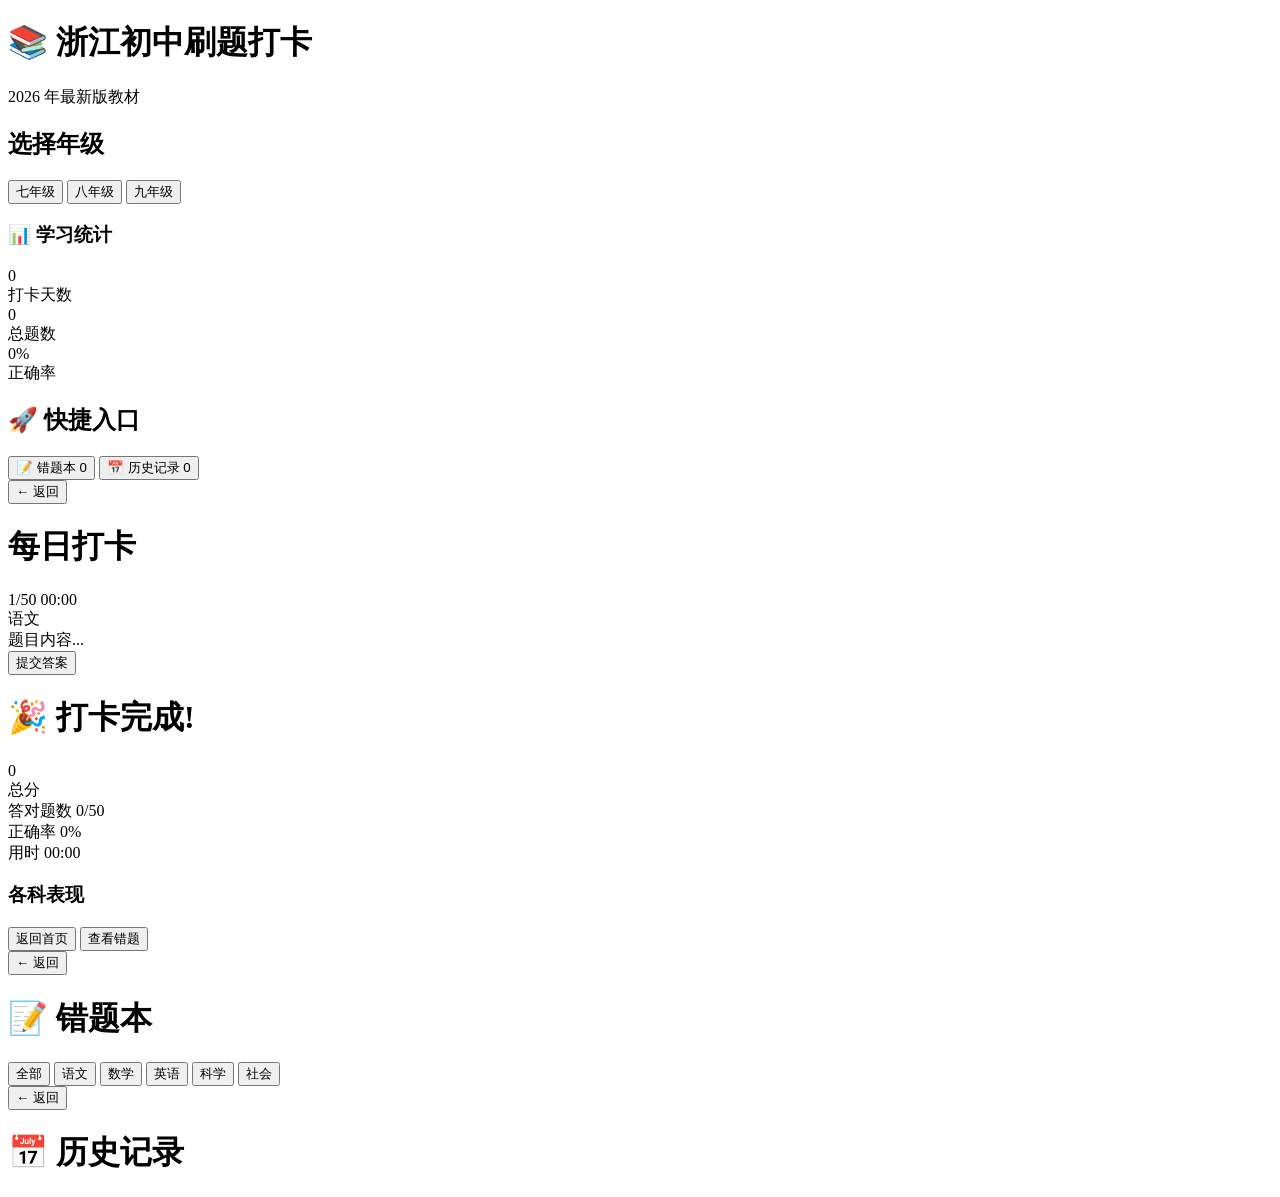
==== index.html @ e43959ee "Add files via upload" ====
<!DOCTYPE html>
<html lang="zh-CN">
<head>
    <meta charset="UTF-8">
    <meta name="viewport" content="width=device-width, initial-scale=1.0, maximum-scale=1.0, user-scalable=no">
    <meta name="apple-mobile-web-app-capable" content="yes">
    <meta name="apple-mobile-web-app-status-bar-style" content="black-translucent">
    <title>浙江初中刷题打卡</title>
    <link rel="stylesheet" href="css/style.css">
    <link rel="manifest" href="manifest.json">
</head>
<body>
    <div id="app">
        <!-- 首页 - 年级选择 -->
        <div id="home-page" class="page active">
            <div class="header">
                <h1>📚 浙江初中刷题打卡</h1>
                <p class="subtitle">2026 年最新版教材</p>
            </div>
            
            <div class="grade-selector">
                <h2>选择年级</h2>
                <div class="grade-buttons">
                    <button class="grade-btn" data-grade="7">七年级</button>
                    <button class="grade-btn" data-grade="8">八年级</button>
                    <button class="grade-btn" data-grade="9">九年级</button>
                </div>
            </div>
            
            <div class="semester-selector" id="semester-selector" style="display:none;">
                <h2>选择学期</h2>
                <div class="semester-buttons">
                    <button class="semester-btn" data-semester="upper">上册</button>
                    <button class="semester-btn" data-semester="lower">下册</button>
                </div>
            </div>
            
            <div class="stats-preview" id="stats-preview">
                <h3>📊 学习统计</h3>
                <div class="stats-grid">
                    <div class="stat-item">
                        <div class="stat-value" id="stat-days">0</div>
                        <div class="stat-label">打卡天数</div>
                    </div>
                    <div class="stat-item">
                        <div class="stat-value" id="stat-total">0</div>
                        <div class="stat-label">总题数</div>
                    </div>
                    <div class="stat-item">
                        <div class="stat-value" id="stat-correct">0%</div>
                        <div class="stat-label">正确率</div>
                    </div>
                </div>
            </div>
            
            <!-- 快捷入口 -->
            <div class="quick-access">
                <h2>🚀 快捷入口</h2>
                <div class="quick-buttons">
                    <button class="quick-btn" onclick="app.showPage('wrong')">
                        <span class="quick-icon">📝</span>
                        <span class="quick-text">错题本</span>
                        <span class="quick-count" id="wrong-count">0</span>
                    </button>
                    <button class="quick-btn" onclick="app.showPage('history')">
                        <span class="quick-icon">📅</span>
                        <span class="quick-text">历史记录</span>
                        <span class="quick-count" id="history-count">0</span>
                    </button>
                </div>
            </div>
        </div>

        <!-- 每日打卡页面 -->
        <div id="practice-page" class="page">
            <div class="header">
                <button class="back-btn" onclick="app.showPage('home')">← 返回</button>
                <h1 id="practice-title">每日打卡</h1>
                <div class="progress-info">
                    <span id="question-counter">1/50</span>
                    <span id="timer">00:00</span>
                </div>
            </div>
            
            <div class="question-container">
                <div class="subject-tag" id="subject-tag">语文</div>
                <div class="question-text" id="question-text">题目内容...</div>
                <div class="options" id="options-container">
                    <!-- 选项动态生成 -->
                </div>
            </div>
            
            <div class="feedback" id="feedback" style="display:none;">
                <div class="feedback-icon" id="feedback-icon"></div>
                <div class="feedback-text" id="feedback-text"></div>
                <div class="explanation" id="explanation"></div>
                <button class="next-btn" onclick="app.nextQuestion()">下一题 →</button>
            </div>
            
            <button class="submit-btn" id="submit-btn" onclick="app.submitAnswer()">提交答案</button>
        </div>

        <!-- 完成页面 -->
        <div id="complete-page" class="page">
            <div class="header">
                <h1>🎉 打卡完成!</h1>
            </div>
            
            <div class="result-summary">
                <div class="score-circle">
                    <div class="score-value" id="final-score">0</div>
                    <div class="score-label">总分</div>
                </div>
                
                <div class="result-details">
                    <div class="result-row">
                        <span>答对题数</span>
                        <span id="result-correct">0/50</span>
                    </div>
                    <div class="result-row">
                        <span>正确率</span>
                        <span id="result-rate">0%</span>
                    </div>
                    <div class="result-row">
                        <span>用时</span>
                        <span id="result-time">00:00</span>
                    </div>
                </div>
            </div>
            
            <div class="subject-breakdown" id="subject-breakdown">
                <h3>各科表现</h3>
                <!-- 动态生成 -->
            </div>
            
            <div class="action-buttons">
                <button class="action-btn primary" onclick="app.showPage('home')">返回首页</button>
                <button class="action-btn" onclick="app.showWrongAnswers()">查看错题</button>
            </div>
        </div>

        <!-- 错题本页面 -->
        <div id="wrong-page" class="page">
            <div class="header">
                <button class="back-btn" onclick="app.showPage('home')">← 返回</button>
                <h1>📝 错题本</h1>
            </div>
            
            <div class="wrong-filters">
                <button class="filter-btn active" data-filter="all">全部</button>
                <button class="filter-btn" data-filter="语文">语文</button>
                <button class="filter-btn" data-filter="数学">数学</button>
                <button class="filter-btn" data-filter="英语">英语</button>
                <button class="filter-btn" data-filter="科学">科学</button>
                <button class="filter-btn" data-filter="社会">社会</button>
            </div>
            
            <div class="wrong-list" id="wrong-list">
                <!-- 动态生成 -->
            </div>
            
            <button class="clear-btn" onclick="app.clearWrongBook()" style="display:none;" id="clear-wrong-btn">
                清空错题本
            </button>
        </div>

        <!-- 历史记录页面 -->
        <div id="history-page" class="page">
            <div class="header">
                <button class="back-btn" onclick="app.showPage('home')">← 返回</button>
                <h1>📅 历史记录</h1>
            </div>
            
            <div class="history-list" id="history-list">
                <!-- 动态生成 -->
            </div>
        </div>
    </div>

    <script src="js/data.js"></script>
    <script src="js/storage.js"></script>
    <script src="js/app.js"></script>
</body>
</html>
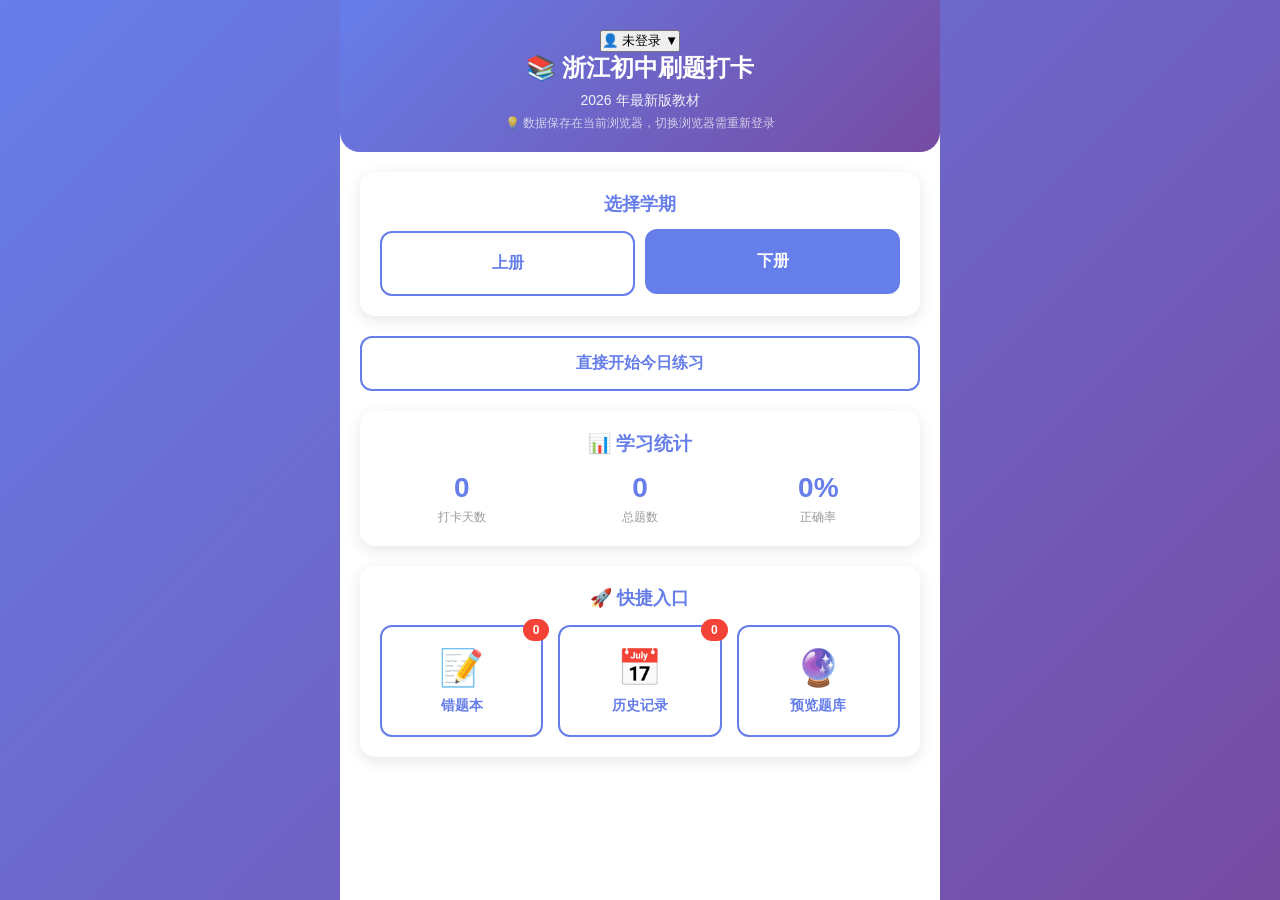
==== commit 61c094a1: "Add files via upload" ====
--- a/index.html
+++ b/index.html
@@ -7,6 +7,7 @@
     <meta name="apple-mobile-web-app-status-bar-style" content="black-translucent">
     <title>浙江初中刷题打卡</title>
     <link rel="stylesheet" href="css/style.css">
+    <link rel="stylesheet" href="css/user.css">
     <link rel="manifest" href="manifest.json">
 </head>
 <body>
@@ -14,25 +15,28 @@
         <!-- 首页 - 年级选择 -->
         <div id="home-page" class="page active">
             <div class="header">
+                <div class="header-user">
+                    <button class="user-switch-btn" onclick="app.showUserManager()">
+                        <span class="user-icon">👤</span>
+                        <span class="user-name" id="current-username">未登录</span>
+                        <span class="user-arrow">▼</span>
+                    </button>
+                </div>
                 <h1>📚 浙江初中刷题打卡</h1>
                 <p class="subtitle">2026 年最新版教材</p>
+                <p class="subtitle" style="font-size:12px; opacity:0.7; margin-top:5px;">💡 数据保存在当前浏览器，切换浏览器需重新登录</p>
             </div>
             
             <div class="grade-selector">
-                <h2>选择年级</h2>
-                <div class="grade-buttons">
-                    <button class="grade-btn" data-grade="7">七年级</button>
-                    <button class="grade-btn" data-grade="8">八年级</button>
-                    <button class="grade-btn" data-grade="9">九年级</button>
-                </div>
-            </div>
-            
-            <div class="semester-selector" id="semester-selector" style="display:none;">
                 <h2>选择学期</h2>
                 <div class="semester-buttons">
                     <button class="semester-btn" data-semester="upper">上册</button>
-                    <button class="semester-btn" data-semester="lower">下册</button>
-                </div>
+                    <button class="semester-btn selected" data-semester="lower">下册</button>
+                </div>
+            </div>
+            
+            <div class="quick-start-btn" style="text-align:center; margin:20px 0;">
+                <button class="grade-btn" style="width:100%; padding:15px; font-size:16px;" onclick="app.startPractice()">直接开始今日练习</button>
             </div>
             
             <div class="stats-preview" id="stats-preview">
@@ -50,6 +54,9 @@
                         <div class="stat-value" id="stat-correct">0%</div>
                         <div class="stat-label">正确率</div>
                     </div>
+                </div>
+                <div id="stats-empty-tip" style="text-align:center; color:#999; font-size:13px; margin-top:15px; display:none;">
+                    💡 完成一次打卡练习后，这里会显示你的学习数据
                 </div>
             </div>
             
@@ -67,6 +74,10 @@
                         <span class="quick-text">历史记录</span>
                         <span class="quick-count" id="history-count">0</span>
                     </button>
+                    <button class="quick-btn" onclick="app.showPreviewSelector()">
+                        <span class="quick-icon">🔮</span>
+                        <span class="quick-text">预览题库</span>
+                    </button>
                 </div>
             </div>
         </div>
@@ -77,7 +88,7 @@
                 <button class="back-btn" onclick="app.showPage('home')">← 返回</button>
                 <h1 id="practice-title">每日打卡</h1>
                 <div class="progress-info">
-                    <span id="question-counter">1/50</span>
+                    <span id="question-counter">1/30</span>
                     <span id="timer">00:00</span>
                 </div>
             </div>
@@ -115,7 +126,7 @@
                 <div class="result-details">
                     <div class="result-row">
                         <span>答对题数</span>
-                        <span id="result-correct">0/50</span>
+                        <span id="result-correct">0/30</span>
                     </div>
                     <div class="result-row">
                         <span>正确率</span>
@@ -175,10 +186,86 @@
                 <!-- 动态生成 -->
             </div>
         </div>
+
+        <!-- 预览选择页面 -->
+        <div id="preview-selector-page" class="page">
+            <div class="header">
+                <button class="back-btn" onclick="app.showPage('home')">← 返回</button>
+                <h1>🔮 题库预览</h1>
+                <p class="subtitle">查看未来几天的题目安排</p>
+            </div>
+            
+            <div class="preview-selector">
+                <div class="preview-form">
+                    <div class="form-group">
+                        <label>选择学期</label>
+                        <div class="semester-buttons">
+                            <button class="preview-semester-btn" data-semester="upper">上册</button>
+                            <button class="preview-semester-btn selected" data-semester="lower">下册</button>
+                        </div>
+                    </div>
+                    
+                    <div class="form-group">
+                        <label>预览天数</label>
+                        <div class="preview-days-buttons">
+                            <button class="preview-days-btn active" data-days="3">3 天</button>
+                            <button class="preview-days-btn" data-days="5">5 天</button>
+                            <button class="preview-days-btn" data-days="7">7 天</button>
+                        </div>
+                    </div>
+                    
+                    <button class="preview-generate-btn" onclick="app.generatePreview()">
+                        <span class="btn-icon">✨</span>
+                        <span class="btn-text">立即预览</span>
+                    </button>
+                </div>
+            </div>
+        </div>
+
+        <!-- 预览结果页面 -->
+        <div id="preview-result-page" class="page">
+            <div class="header">
+                <button class="back-btn" onclick="app.showPage('preview-selector')">← 返回</button>
+                <h1>📋 题库预览</h1>
+                <div class="preview-info" id="preview-info">
+                    <!-- 动态生成 -->
+                </div>
+            </div>
+            
+            <div class="preview-days-container" id="preview-days-container">
+                <!-- 动态生成 -->
+            </div>
+        </div>
+
+        <!-- 用户管理页面 -->
+        <div id="user-manager-page" class="page">
+            <div class="header">
+                <button class="back-btn" onclick="app.showPage('home')">← 返回</button>
+                <h1>👤 用户管理</h1>
+            </div>
+            
+            <div class="user-manager">
+                <div class="add-user-section">
+                    <h3>➕ 新建用户</h3>
+                    <div class="add-user-form">
+                        <input type="text" id="new-username-input" placeholder="输入用户名" maxlength="10">
+                        <button class="add-user-btn" onclick="app.addUser()">添加</button>
+                    </div>
+                </div>
+                
+                <div class="user-list-section">
+                    <h3>👥 用户列表</h3>
+                    <div class="user-list" id="user-list">
+                        <!-- 动态生成 -->
+                    </div>
+                </div>
+            </div>
+        </div>
     </div>
 
-    <script src="js/data.js"></script>
-    <script src="js/storage.js"></script>
-    <script src="js/app.js"></script>
+    <script src="js/data.js?v=20260401_fix"></script>
+    <script src="js/grade7-lower.js?v=20260401"></script>
+    <script src="js/storage-api.js?v=20260401_db"></script>
+    <script src="js/app.js?v=20260401_db"></script>
 </body>
 </html>
--- a/css/style.css
+++ b/css/style.css
@@ -0,0 +1,643 @@
+/* 基础样式 */
+* {
+    margin: 0;
+    padding: 0;
+    box-sizing: border-box;
+}
+
+body {
+    font-family: -apple-system, BlinkMacSystemFont, 'Segoe UI', Roboto, 'Helvetica Neue', Arial, sans-serif;
+    background: linear-gradient(135deg, #667eea 0%, #764ba2 100%);
+    min-height: 100vh;
+    color: #333;
+}
+
+#app {
+    max-width: 600px;
+    margin: 0 auto;
+    min-height: 100vh;
+    background: #fff;
+}
+
+/* 页面切换 */
+.page {
+    display: none;
+    padding: 20px;
+    min-height: 100vh;
+}
+
+.page.active {
+    display: block;
+}
+
+/* 头部 */
+.header {
+    text-align: center;
+    padding: 20px 0;
+    background: linear-gradient(135deg, #667eea 0%, #764ba2 100%);
+    color: white;
+    margin: -20px -20px 20px -20px;
+    padding: 30px 20px 20px;
+    border-radius: 0 0 20px 20px;
+    position: relative;
+}
+
+.header h1 {
+    font-size: 24px;
+    margin-bottom: 8px;
+}
+
+.subtitle {
+    opacity: 0.9;
+    font-size: 14px;
+}
+
+.back-btn {
+    position: absolute;
+    left: 15px;
+    top: 50%;
+    transform: translateY(-50%);
+    background: rgba(255,255,255,0.2);
+    border: none;
+    color: white;
+    padding: 8px 15px;
+    border-radius: 20px;
+    cursor: pointer;
+    font-size: 14px;
+}
+
+.progress-info {
+    position: absolute;
+    right: 15px;
+    top: 50%;
+    transform: translateY(-50%);
+    display: flex;
+    gap: 15px;
+    font-size: 14px;
+    opacity: 0.9;
+}
+
+/* 年级选择 */
+.grade-selector, .semester-selector {
+    background: white;
+    border-radius: 15px;
+    padding: 20px;
+    margin-bottom: 20px;
+    box-shadow: 0 4px 15px rgba(0,0,0,0.1);
+}
+
+.grade-selector h2, .semester-selector h2 {
+    text-align: center;
+    margin-bottom: 15px;
+    color: #667eea;
+    font-size: 18px;
+}
+
+.grade-buttons, .semester-buttons {
+    display: flex;
+    gap: 10px;
+    justify-content: center;
+}
+
+.grade-btn, .semester-btn {
+    flex: 1;
+    padding: 20px;
+    border: 2px solid #667eea;
+    background: white;
+    color: #667eea;
+    border-radius: 12px;
+    font-size: 16px;
+    font-weight: bold;
+    cursor: pointer;
+    transition: all 0.3s;
+}
+
+.grade-btn:hover, .semester-btn:hover,
+.grade-btn.selected, .semester-btn.selected {
+    background: #667eea;
+    color: white;
+    transform: translateY(-2px);
+}
+
+/* 统计预览 */
+.stats-preview {
+    background: white;
+    border-radius: 15px;
+    padding: 20px;
+    box-shadow: 0 4px 15px rgba(0,0,0,0.1);
+}
+
+.stats-preview h3 {
+    text-align: center;
+    margin-bottom: 15px;
+    color: #667eea;
+}
+
+.stats-grid {
+    display: grid;
+    grid-template-columns: repeat(3, 1fr);
+    gap: 15px;
+}
+
+.stat-item {
+    text-align: center;
+}
+
+.stat-value {
+    font-size: 28px;
+    font-weight: bold;
+    color: #667eea;
+}
+
+.stat-label {
+    font-size: 12px;
+    color: #999;
+    margin-top: 5px;
+}
+
+/* 题目容器 */
+.question-container {
+    background: white;
+    border-radius: 15px;
+    padding: 25px;
+    box-shadow: 0 4px 15px rgba(0,0,0,0.1);
+    margin-bottom: 20px;
+}
+
+.subject-tag {
+    display: inline-block;
+    background: linear-gradient(135deg, #667eea 0%, #764ba2 100%);
+    color: white;
+    padding: 5px 15px;
+    border-radius: 20px;
+    font-size: 12px;
+    font-weight: bold;
+    margin-bottom: 15px;
+}
+
+.question-text {
+    font-size: 18px;
+    line-height: 1.6;
+    margin-bottom: 20px;
+    color: #333;
+}
+
+/* 选项 */
+.options {
+    display: flex;
+    flex-direction: column;
+    gap: 12px;
+}
+
+.option {
+    padding: 15px 20px;
+    border: 2px solid #e0e0e0;
+    border-radius: 12px;
+    cursor: pointer;
+    transition: all 0.3s;
+    font-size: 16px;
+    background: white;
+}
+
+.option:hover {
+    border-color: #667eea;
+    background: #f8f9ff;
+}
+
+.option.selected {
+    border-color: #667eea;
+    background: #667eea;
+    color: white;
+}
+
+.option.correct {
+    border-color: #4CAF50;
+    background: #4CAF50;
+    color: white;
+}
+
+.option.wrong {
+    border-color: #f44336;
+    background: #f44336;
+    color: white;
+}
+
+/* 提交按钮 */
+.submit-btn {
+    width: 100%;
+    padding: 18px;
+    background: linear-gradient(135deg, #667eea 0%, #764ba2 100%);
+    color: white;
+    border: none;
+    border-radius: 12px;
+    font-size: 18px;
+    font-weight: bold;
+    cursor: pointer;
+    transition: transform 0.3s;
+}
+
+.submit-btn:hover {
+    transform: translateY(-2px);
+}
+
+.submit-btn:disabled {
+    opacity: 0.5;
+    cursor: not-allowed;
+}
+
+/* 反馈区域 */
+.feedback {
+    background: white;
+    border-radius: 15px;
+    padding: 25px;
+    box-shadow: 0 4px 15px rgba(0,0,0,0.1);
+    text-align: center;
+}
+
+.feedback-icon {
+    font-size: 48px;
+    margin-bottom: 10px;
+}
+
+.feedback-text {
+    font-size: 20px;
+    font-weight: bold;
+    margin-bottom: 15px;
+}
+
+.feedback-text.correct {
+    color: #4CAF50;
+}
+
+.feedback-text.wrong {
+    color: #f44336;
+}
+
+.explanation {
+    background: #f8f9ff;
+    padding: 15px;
+    border-radius: 10px;
+    text-align: left;
+    margin-bottom: 20px;
+    line-height: 1.6;
+    border-left: 4px solid #667eea;
+}
+
+.next-btn {
+    width: 100%;
+    padding: 15px;
+    background: linear-gradient(135deg, #667eea 0%, #764ba2 100%);
+    color: white;
+    border: none;
+    border-radius: 12px;
+    font-size: 16px;
+    font-weight: bold;
+    cursor: pointer;
+}
+
+/* 完成页面 */
+.result-summary {
+    background: white;
+    border-radius: 15px;
+    padding: 30px;
+    box-shadow: 0 4px 15px rgba(0,0,0,0.1);
+    text-align: center;
+    margin-bottom: 20px;
+}
+
+.score-circle {
+    width: 120px;
+    height: 120px;
+    border-radius: 50%;
+    background: linear-gradient(135deg, #667eea 0%, #764ba2 100%);
+    color: white;
+    display: flex;
+    flex-direction: column;
+    justify-content: center;
+    align-items: center;
+    margin: 0 auto 20px;
+}
+
+.score-value {
+    font-size: 36px;
+    font-weight: bold;
+}
+
+.score-label {
+    font-size: 12px;
+    opacity: 0.9;
+}
+
+.result-details {
+    margin-top: 20px;
+}
+
+.result-row {
+    display: flex;
+    justify-content: space-between;
+    padding: 12px 0;
+    border-bottom: 1px solid #eee;
+    font-size: 16px;
+}
+
+.result-row:last-child {
+    border-bottom: none;
+}
+
+/* 各科表现 */
+.subject-breakdown {
+    background: white;
+    border-radius: 15px;
+    padding: 20px;
+    box-shadow: 0 4px 15px rgba(0,0,0,0.1);
+    margin-bottom: 20px;
+}
+
+.subject-breakdown h3 {
+    margin-bottom: 15px;
+    color: #667eea;
+}
+
+.subject-row {
+    display: flex;
+    justify-content: space-between;
+    align-items: center;
+    padding: 10px 0;
+}
+
+.subject-name {
+    font-weight: bold;
+}
+
+.subject-score {
+    color: #667eea;
+    font-weight: bold;
+}
+
+/* 操作按钮 */
+.action-buttons {
+    display: flex;
+    flex-direction: column;
+    gap: 10px;
+}
+
+.action-btn {
+    padding: 15px;
+    border: none;
+    border-radius: 12px;
+    font-size: 16px;
+    font-weight: bold;
+    cursor: pointer;
+    transition: transform 0.3s;
+}
+
+.action-btn.primary {
+    background: linear-gradient(135deg, #667eea 0%, #764ba2 100%);
+    color: white;
+}
+
+.action-btn {
+    background: white;
+    color: #667eea;
+    border: 2px solid #667eea;
+}
+
+.action-btn:hover {
+    transform: translateY(-2px);
+}
+
+/* 错题本 */
+.wrong-filters {
+    display: flex;
+    gap: 8px;
+    margin-bottom: 15px;
+    flex-wrap: wrap;
+}
+
+.filter-btn {
+    padding: 8px 15px;
+    border: 2px solid #667eea;
+    background: white;
+    color: #667eea;
+    border-radius: 20px;
+    font-size: 13px;
+    cursor: pointer;
+    transition: all 0.3s;
+}
+
+.filter-btn.active {
+    background: #667eea;
+    color: white;
+}
+
+.wrong-list {
+    background: white;
+    border-radius: 15px;
+    padding: 15px;
+    box-shadow: 0 4px 15px rgba(0,0,0,0.1);
+    margin-bottom: 20px;
+}
+
+.wrong-item {
+    padding: 15px;
+    border-bottom: 1px solid #eee;
+}
+
+.wrong-item:last-child {
+    border-bottom: none;
+}
+
+.wrong-subject {
+    font-size: 12px;
+    color: #667eea;
+    font-weight: bold;
+    margin-bottom: 8px;
+}
+
+.wrong-question {
+    font-size: 14px;
+    margin-bottom: 10px;
+    line-height: 1.5;
+}
+
+.wrong-answer {
+    font-size: 13px;
+    color: #666;
+}
+
+.wrong-answer span {
+    font-weight: bold;
+    color: #f44336;
+}
+
+.clear-btn {
+    width: 100%;
+    padding: 15px;
+    background: #f44336;
+    color: white;
+    border: none;
+    border-radius: 12px;
+    font-size: 16px;
+    cursor: pointer;
+}
+
+/* 历史记录 */
+.history-list {
+    background: white;
+    border-radius: 15px;
+    padding: 15px;
+    box-shadow: 0 4px 15px rgba(0,0,0,0.1);
+}
+
+.history-item {
+    padding: 15px;
+    border-bottom: 1px solid #eee;
+    display: flex;
+    justify-content: space-between;
+    align-items: center;
+}
+
+.history-item:last-child {
+    border-bottom: none;
+}
+
+.history-date {
+    font-size: 14px;
+    color: #666;
+}
+
+.history-score {
+    font-weight: bold;
+    color: #667eea;
+    font-size: 18px;
+}
+
+/* 导航菜单 */
+.nav-menu {
+    display: flex;
+    justify-content: space-around;
+    background: white;
+    padding: 10px 0;
+    position: fixed;
+    bottom: 0;
+    left: 50%;
+    transform: translateX(-50%);
+    width: 100%;
+    max-width: 600px;
+    border-top: 1px solid #eee;
+}
+
+.nav-item {
+    text-align: center;
+    color: #999;
+    font-size: 12px;
+    cursor: pointer;
+    padding: 5px 15px;
+}
+
+.nav-item.active {
+    color: #667eea;
+}
+
+.nav-icon {
+    font-size: 20px;
+    display: block;
+    margin-bottom: 3px;
+}
+
+/* 快捷入口 */
+.quick-access {
+    background: white;
+    border-radius: 15px;
+    padding: 20px;
+    margin-top: 20px;
+    box-shadow: 0 4px 15px rgba(0,0,0,0.1);
+}
+
+.quick-access h2 {
+    text-align: center;
+    margin-bottom: 15px;
+    color: #667eea;
+    font-size: 18px;
+}
+
+.quick-buttons {
+    display: flex;
+    gap: 15px;
+}
+
+.quick-btn {
+    flex: 1;
+    display: flex;
+    flex-direction: column;
+    align-items: center;
+    padding: 20px 15px;
+    border: 2px solid #667eea;
+    background: white;
+    border-radius: 12px;
+    cursor: pointer;
+    transition: all 0.3s;
+    position: relative;
+}
+
+.quick-btn:hover {
+    background: linear-gradient(135deg, #667eea 0%, #764ba2 100%);
+    border-color: transparent;
+    transform: translateY(-3px);
+}
+
+.quick-btn:hover .quick-text {
+    color: white;
+}
+
+.quick-btn:hover .quick-count {
+    background: white;
+    color: #667eea;
+}
+
+.quick-icon {
+    font-size: 36px;
+    margin-bottom: 8px;
+}
+
+.quick-text {
+    font-size: 14px;
+    color: #667eea;
+    font-weight: bold;
+    transition: color 0.3s;
+}
+
+.quick-count {
+    position: absolute;
+    top: -8px;
+    right: -8px;
+    background: #f44336;
+    color: white;
+    font-size: 12px;
+    font-weight: bold;
+    padding: 4px 10px;
+    border-radius: 20px;
+    min-width: 24px;
+    text-align: center;
+}
+
+.quick-count:empty,
+.quick-count[data-count="0"] {
+    display: none;
+}
+
+/* 响应式 */
+@media (max-width: 480px) {
+    .grade-btn, .semester-btn {
+        padding: 15px 10px;
+        font-size: 14px;
+    }
+    
+    .question-text {
+        font-size: 16px;
+    }
+    
+    .header h1 {
+        font-size: 20px;
+    }
+}
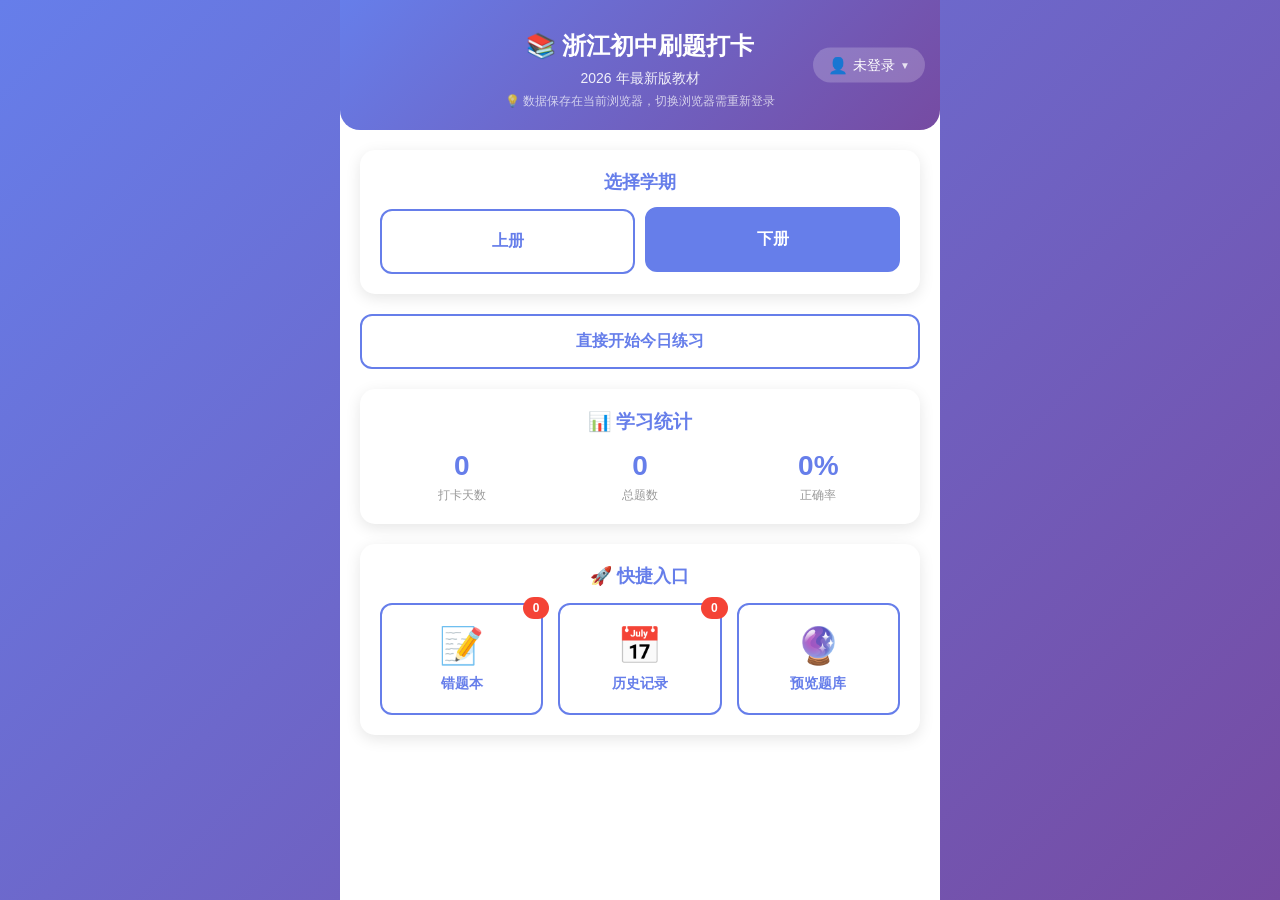
==== commit 54f0ab94: "Add files via upload" ====
--- a/index.html
+++ b/index.html
@@ -21,6 +21,7 @@
                         <span class="user-name" id="current-username">未登录</span>
                         <span class="user-arrow">▼</span>
                     </button>
+                    
                 </div>
                 <h1>📚 浙江初中刷题打卡</h1>
                 <p class="subtitle">2026 年最新版教材</p>
@@ -261,11 +262,14 @@
                 </div>
             </div>
         </div>
+
+        
     </div>
 
     <script src="js/data.js?v=20260401_fix"></script>
     <script src="js/grade7-lower.js?v=20260401"></script>
-    <script src="js/storage-api.js?v=20260401_db"></script>
+    <!-- 纯前端存储版本，适用于 GitHub Pages -->
+    <script src="js/storage.js?v=20260402_local"></script>
     <script src="js/app.js?v=20260401_db"></script>
 </body>
 </html>
--- a/css/style.css
+++ b/css/style.css
@@ -632,12 +632,210 @@
         padding: 15px 10px;
         font-size: 14px;
     }
-    
+
     .question-text {
         font-size: 16px;
     }
-    
+
     .header h1 {
         font-size: 20px;
     }
+}
+
+/* 预览选择器页面 */
+.preview-selector {
+    background: white;
+    border-radius: 15px;
+    padding: 20px;
+    box-shadow: 0 4px 15px rgba(0,0,0,0.1);
+}
+
+.preview-form {
+    display: flex;
+    flex-direction: column;
+    gap: 20px;
+}
+
+.preview-form .form-group {
+    display: flex;
+    flex-direction: column;
+    gap: 10px;
+}
+
+.preview-form label {
+    font-size: 14px;
+    color: #666;
+    font-weight: 500;
+}
+
+.preview-grade-btn, .preview-semester-btn, .preview-days-btn {
+    flex: 1;
+    padding: 15px 20px;
+    border: 2px solid #667eea;
+    background: white;
+    color: #667eea;
+    border-radius: 12px;
+    font-size: 16px;
+    font-weight: bold;
+    cursor: pointer;
+    transition: all 0.3s;
+}
+
+.preview-grade-btn.selected, .preview-semester-btn.selected, .preview-days-btn.active {
+    background: #667eea;
+    color: white;
+    transform: translateY(-2px);
+}
+
+.preview-days-buttons {
+    display: flex;
+    gap: 10px;
+}
+
+/* 预览按钮 - 渐变漂亮样式 */
+.preview-generate-btn {
+    margin-top: 20px;
+    width: 100%;
+    padding: 16px;
+    background: linear-gradient(135deg, #667eea 0%, #764ba2 100%);
+    color: white;
+    border: none;
+    border-radius: 25px;
+    font-size: 16px;
+    font-weight: bold;
+    cursor: pointer;
+    display: flex;
+    align-items: center;
+    justify-content: center;
+    gap: 10px;
+    box-shadow: 0 4px 15px rgba(102, 126, 234, 0.4);
+    transition: all 0.3s ease;
+}
+
+.preview-generate-btn:active {
+    transform: scale(0.98);
+    box-shadow: 0 2px 10px rgba(102, 126, 234, 0.3);
+}
+
+.preview-generate-btn .btn-icon {
+    font-size: 20px;
+}
+
+.preview-generate-btn .btn-text {
+    letter-spacing: 1px;
+}
+
+/* 预览结果页面 */
+.preview-info {
+    position: absolute;
+    right: 15px;
+    top: 50%;
+    transform: translateY(-50%);
+    font-size: 12px;
+    opacity: 0.9;
+    display: flex;
+    flex-direction: column;
+    align-items: flex-end;
+    gap: 3px;
+}
+
+.preview-days-container {
+    display: flex;
+    flex-direction: column;
+    gap: 15px;
+    padding-bottom: 20px;
+}
+
+.preview-day-card {
+    background: white;
+    border-radius: 15px;
+    padding: 20px;
+    box-shadow: 0 4px 15px rgba(0,0,0,0.1);
+}
+
+.preview-day-header {
+    display: flex;
+    justify-content: space-between;
+    align-items: center;
+    margin-bottom: 15px;
+    padding-bottom: 10px;
+    border-bottom: 2px solid #f0f0f0;
+}
+
+.day-number {
+    font-size: 18px;
+    font-weight: bold;
+    color: #667eea;
+}
+
+.day-date {
+    font-size: 14px;
+    color: #999;
+}
+
+.preview-subjects {
+    display: flex;
+    flex-wrap: wrap;
+    gap: 8px;
+    margin-bottom: 15px;
+}
+
+.preview-subject-tag {
+    padding: 5px 12px;
+    border-radius: 15px;
+    font-size: 12px;
+    font-weight: 500;
+}
+
+.preview-subject-tag.语文 { background: #E8F4FD; color: #1976d2; }
+.preview-subject-tag.数学 { background: #F3E5F5; color: #7b1fa2; }
+.preview-subject-tag.英语 { background: #FCE4EC; color: #c2185b; }
+.preview-subject-tag.科学 { background: #E8F5E9; color: #388e3c; }
+.preview-subject-tag.社会 { background: #FFF3E0; color: #f57c00; }
+
+.preview-questions-mini {
+    display: flex;
+    flex-direction: column;
+    gap: 8px;
+}
+
+.preview-question-mini {
+    display: flex;
+    align-items: center;
+    gap: 10px;
+    padding: 10px 12px;
+    background: #f8f9ff;
+    border-radius: 8px;
+    font-size: 13px;
+}
+
+.preview-question-mini .q-subject {
+    font-size: 11px;
+    padding: 2px 8px;
+    border-radius: 10px;
+    font-weight: 500;
+    white-space: nowrap;
+}
+
+.preview-question-mini.语文 .q-subject { background: #E8F4FD; color: #1976d2; }
+.preview-question-mini.数学 .q-subject { background: #F3E5F5; color: #7b1fa2; }
+.preview-question-mini.英语 .q-subject { background: #FCE4EC; color: #c2185b; }
+.preview-question-mini.科学 .q-subject { background: #E8F5E9; color: #388e3c; }
+.preview-question-mini.社会 .q-subject { background: #FFF3E0; color: #f57c00; }
+
+.preview-question-mini .q-text {
+    color: #666;
+    overflow: hidden;
+    text-overflow: ellipsis;
+    white-space: nowrap;
+}
+
+.more-questions {
+    text-align: center;
+    padding: 10px;
+    color: #999;
+    font-size: 13px;
+    background: #f8f9ff;
+    border-radius: 8px;
+    margin-top: 5px;
 }
--- a/css/user.css
+++ b/css/user.css
@@ -0,0 +1,201 @@
+/* 用户管理样式 */
+.header-user {
+    position: absolute;
+    right: 15px;
+    top: 50%;
+    transform: translateY(-50%);
+}
+
+.user-switch-btn {
+    background: rgba(255,255,255,0.2);
+    border: none;
+    color: white;
+    padding: 8px 15px;
+    border-radius: 20px;
+    cursor: pointer;
+    font-size: 14px;
+    display: flex;
+    align-items: center;
+    gap: 5px;
+    transition: all 0.3s ease;
+}
+
+.user-switch-btn:hover {
+    background: rgba(255,255,255,0.3);
+}
+
+.user-icon {
+    font-size: 16px;
+}
+
+.user-name {
+    max-width: 80px;
+    overflow: hidden;
+    text-overflow: ellipsis;
+    white-space: nowrap;
+}
+
+.user-arrow {
+    font-size: 10px;
+    opacity: 0.8;
+}
+
+/* 用户管理页面 */
+.user-manager {
+    padding: 20px 0;
+}
+
+.add-user-section, .user-list-section {
+    background: white;
+    border-radius: 15px;
+    padding: 20px;
+    margin-bottom: 20px;
+    box-shadow: 0 4px 15px rgba(0,0,0,0.1);
+}
+
+.add-user-section h3, .user-list-section h3 {
+    color: #667eea;
+    font-size: 16px;
+    margin-bottom: 15px;
+}
+
+.add-user-form {
+    display: flex;
+    gap: 10px;
+}
+
+.add-user-form input {
+    flex: 1;
+    padding: 12px 15px;
+    border: 2px solid #e0e0e0;
+    border-radius: 10px;
+    font-size: 14px;
+    transition: border-color 0.3s;
+}
+
+.add-user-form input:focus {
+    outline: none;
+    border-color: #667eea;
+}
+
+.add-user-btn {
+    padding: 12px 25px;
+    background: linear-gradient(135deg, #667eea 0%, #764ba2 100%);
+    color: white;
+    border: none;
+    border-radius: 10px;
+    font-size: 14px;
+    font-weight: bold;
+    cursor: pointer;
+    transition: transform 0.2s;
+}
+
+.add-user-btn:active {
+    transform: scale(0.95);
+}
+
+.user-list {
+    display: flex;
+    flex-direction: column;
+    gap: 10px;
+}
+
+.user-item {
+    display: flex;
+    align-items: center;
+    justify-content: space-between;
+    padding: 15px;
+    background: #f8f9fa;
+    border-radius: 10px;
+    border: 2px solid transparent;
+    transition: all 0.3s;
+}
+
+.user-item:hover {
+    background: #e8e9ea;
+}
+
+.user-item.current {
+    border-color: #667eea;
+    background: #f0f2ff;
+}
+
+.user-info {
+    display: flex;
+    align-items: center;
+    gap: 12px;
+}
+
+.user-avatar {
+    width: 40px;
+    height: 40px;
+    border-radius: 50%;
+    background: linear-gradient(135deg, #667eea 0%, #764ba2 100%);
+    display: flex;
+    align-items: center;
+    justify-content: center;
+    font-size: 20px;
+}
+
+.user-details {
+    display: flex;
+    flex-direction: column;
+}
+
+.user-name-text {
+    font-weight: bold;
+    font-size: 15px;
+    color: #333;
+}
+
+.user-stats {
+    font-size: 12px;
+    color: #666;
+    margin-top: 2px;
+}
+
+.user-current-badge {
+    background: #667eea;
+    color: white;
+    padding: 3px 10px;
+    border-radius: 10px;
+    font-size: 11px;
+}
+
+.user-actions {
+    display: flex;
+    gap: 8px;
+}
+
+.user-btn {
+    padding: 8px 15px;
+    border: none;
+    border-radius: 8px;
+    font-size: 12px;
+    cursor: pointer;
+    transition: all 0.2s;
+}
+
+.user-btn.switch {
+    background: #e3f2fd;
+    color: #1976d2;
+}
+
+.user-btn.switch:hover {
+    background: #bbdefb;
+}
+
+.user-btn.delete {
+    background: #ffebee;
+    color: #c62828;
+}
+
+.user-btn.delete:hover {
+    background: #ffcdd2;
+}
+
+.user-empty {
+    text-align: center;
+    color: #999;
+    padding: 30px 0;
+}
